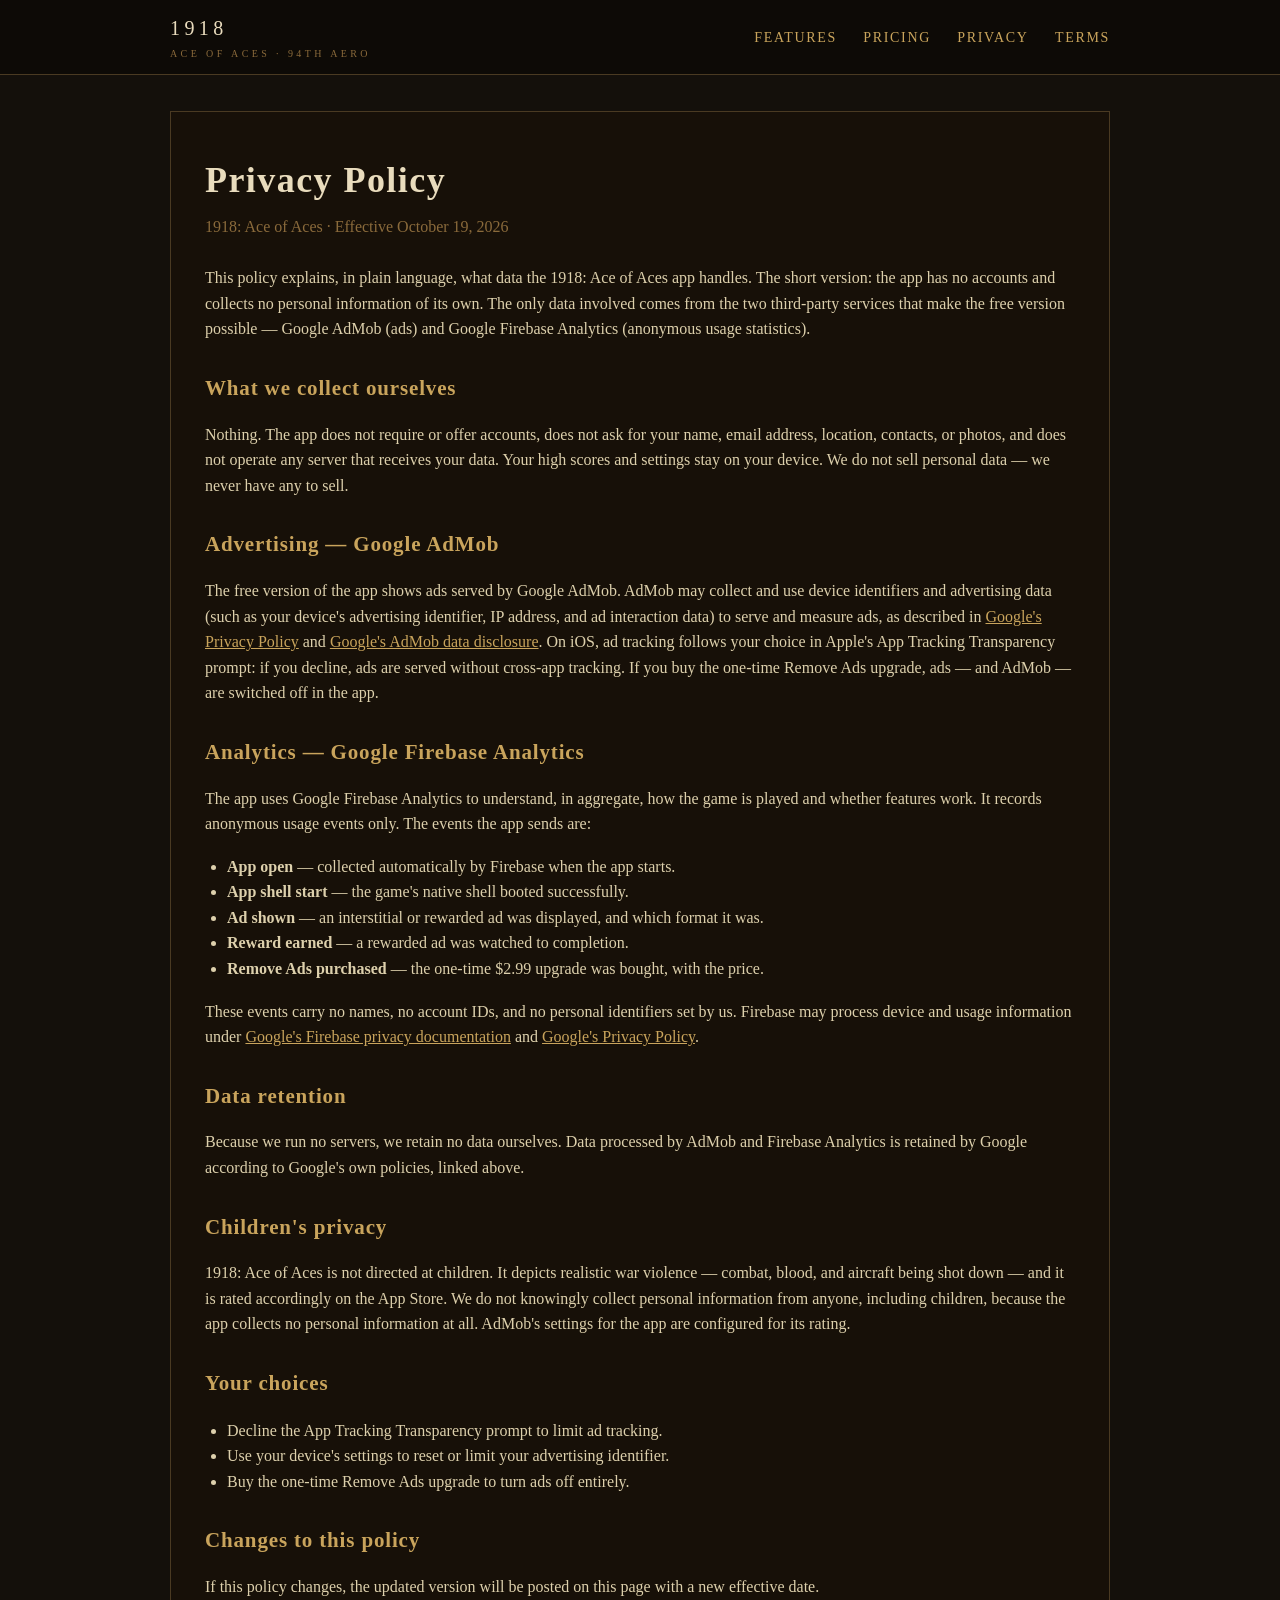
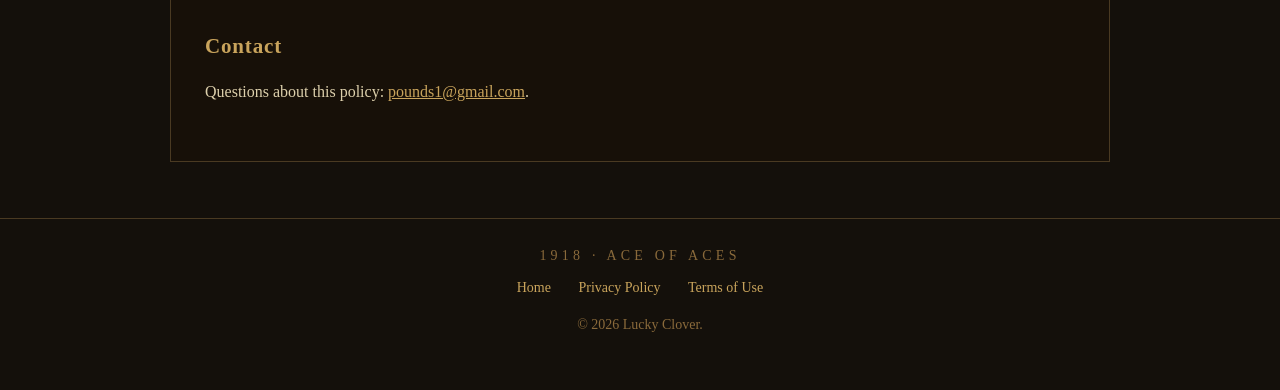
==== privacy.html @ 44a442b6 "1918 marketing site: landing, privacy, terms" ====
<!DOCTYPE html>
<html lang="en">
<head>
<meta charset="utf-8">
<meta name="viewport" content="width=device-width, initial-scale=1">
<title>Privacy Policy — 1918: Ace of Aces</title>
<meta name="description" content="Privacy Policy for 1918: Ace of Aces — what data the app's ads and analytics collect, and what we never collect.">
<link rel="stylesheet" href="style.css">
</head>
<body>

<header class="site-header">
  <div class="wrap">
    <a class="brand" href="index.html">1918<small>ACE OF ACES · 94TH AERO</small></a>
    <nav class="main">
      <a href="index.html#features">Features</a>
      <a href="index.html#pricing">Pricing</a>
      <a href="privacy.html">Privacy</a>
      <a href="terms.html">Terms</a>
    </nav>
  </div>
</header>

<main class="wrap">
  <article class="legal">
    <h1>Privacy Policy</h1>
    <p class="effective">1918: Ace of Aces · Effective October 19, 2026</p>

    <p>This policy explains, in plain language, what data the 1918: Ace of Aces
    app handles. The short version: the app has no accounts and collects no
    personal information of its own. The only data involved comes from the two
    third-party services that make the free version possible — Google AdMob
    (ads) and Google Firebase Analytics (anonymous usage statistics).</p>

    <h2>What we collect ourselves</h2>
    <p>Nothing. The app does not require or offer accounts, does not ask for
    your name, email address, location, contacts, or photos, and does not
    operate any server that receives your data. Your high scores and settings
    stay on your device. We do not sell personal data — we never have any
    to sell.</p>

    <h2>Advertising — Google AdMob</h2>
    <p>The free version of the app shows ads served by Google AdMob. AdMob may
    collect and use device identifiers and advertising data (such as your
    device's advertising identifier, IP address, and ad interaction data) to
    serve and measure ads, as described in
    <a href="https://policies.google.com/privacy">Google's Privacy Policy</a> and
    <a href="https://support.google.com/admob/answer/6128543">Google's AdMob data disclosure</a>.
    On iOS, ad tracking follows your choice in Apple's App Tracking
    Transparency prompt: if you decline, ads are served without cross-app
    tracking. If you buy the one-time Remove Ads upgrade, ads — and AdMob —
    are switched off in the app.</p>

    <h2>Analytics — Google Firebase Analytics</h2>
    <p>The app uses Google Firebase Analytics to understand, in aggregate, how
    the game is played and whether features work. It records anonymous usage
    events only. The events the app sends are:</p>
    <ul>
      <li><strong>App open</strong> — collected automatically by Firebase when the app starts.</li>
      <li><strong>App shell start</strong> — the game's native shell booted successfully.</li>
      <li><strong>Ad shown</strong> — an interstitial or rewarded ad was displayed, and which format it was.</li>
      <li><strong>Reward earned</strong> — a rewarded ad was watched to completion.</li>
      <li><strong>Remove Ads purchased</strong> — the one-time $2.99 upgrade was bought, with the price.</li>
    </ul>
    <p>These events carry no names, no account IDs, and no personal
    identifiers set by us. Firebase may process device and usage information
    under <a href="https://firebase.google.com/support/privacy">Google's Firebase privacy documentation</a>
    and <a href="https://policies.google.com/privacy">Google's Privacy Policy</a>.</p>

    <h2>Data retention</h2>
    <p>Because we run no servers, we retain no data ourselves. Data processed
    by AdMob and Firebase Analytics is retained by Google according to
    Google's own policies, linked above.</p>

    <h2>Children's privacy</h2>
    <p>1918: Ace of Aces is not directed at children. It depicts realistic war
    violence — combat, blood, and aircraft being shot down — and it is rated
    accordingly on the App Store. We do not knowingly collect personal
    information from anyone, including children, because the app collects no
    personal information at all. AdMob's settings for the app are configured
    for its rating.</p>

    <h2>Your choices</h2>
    <ul>
      <li>Decline the App Tracking Transparency prompt to limit ad tracking.</li>
      <li>Use your device's settings to reset or limit your advertising identifier.</li>
      <li>Buy the one-time Remove Ads upgrade to turn ads off entirely.</li>
    </ul>

    <h2>Changes to this policy</h2>
    <p>If this policy changes, the updated version will be posted on this page
    with a new effective date.</p>

    <h2>Contact</h2>
    <p>Questions about this policy: <a href="mailto:pounds1@gmail.com">pounds1@gmail.com</a>.</p>
  </article>
</main>

<footer class="site-footer">
  <div class="wrap">
    <div class="foot-brand">1918 · Ace of Aces</div>
    <a href="index.html">Home</a>
    <a href="privacy.html">Privacy Policy</a>
    <a href="terms.html">Terms of Use</a>
    <p>© 2026 Lucky Clover.</p>
  </div>
</footer>

</body>
</html>
---- style.css ----
/* 1918: Ace of Aces — marketing & legal site
   WWI sepia / aged-paper identity, squadron type, single stylesheet. */

:root {
  --ink: #221a10;
  --paper: #e9dcbd;
  --paper-dark: #d9c79c;
  --sepia: #8a6a3b;
  --rust: #9a3b1e;
  --bg: #14100b;
  --panel: #20180f;
  --line: #4a3a22;
  --gold: #c9a45c;
}

* { box-sizing: border-box; }

html { scroll-behavior: smooth; }

body {
  margin: 0;
  background: var(--bg);
  color: var(--paper);
  font-family: "Iowan Old Style", "Palatino Linotype", Palatino, Georgia, serif;
  line-height: 1.6;
  font-size: 17px;
}

a { color: var(--gold); }
a:hover { color: var(--paper); }

.wrap {
  max-width: 980px;
  margin: 0 auto;
  padding: 0 20px;
}

/* ---------- header ---------- */

.site-header {
  border-bottom: 1px solid var(--line);
  background: #0d0a06;
  position: sticky;
  top: 0;
  z-index: 10;
}

.site-header .wrap {
  display: flex;
  align-items: center;
  justify-content: space-between;
  padding-top: 12px;
  padding-bottom: 12px;
}

.brand {
  font-family: "Big Caslon", "Book Antiqua", Georgia, serif;
  letter-spacing: 0.22em;
  font-size: 20px;
  color: var(--paper);
  text-decoration: none;
}

.brand small {
  display: block;
  font-size: 10px;
  letter-spacing: 0.34em;
  color: var(--sepia);
  margin-top: 2px;
}

nav.main a {
  margin-left: 22px;
  text-decoration: none;
  font-size: 14px;
  letter-spacing: 0.12em;
  text-transform: uppercase;
}

/* ---------- hero ---------- */

.hero {
  text-align: center;
  padding: 48px 0 8px;
}

.hero-art {
  max-width: 560px;
  width: 100%;
  height: auto;
  border: 1px solid var(--line);
  box-shadow: 0 12px 48px rgba(0, 0, 0, 0.65);
}

.hero h1 {
  font-size: clamp(52px, 11vw, 104px);
  line-height: 0.95;
  margin: 28px 0 4px;
  letter-spacing: 0.06em;
  color: var(--paper);
}

.hero .sub {
  letter-spacing: 0.4em;
  font-size: clamp(13px, 2.6vw, 18px);
  color: var(--sepia);
  text-transform: uppercase;
  margin: 0 0 20px;
}

.hero .pitch {
  max-width: 680px;
  margin: 0 auto 26px;
  font-size: 19px;
}

/* ---------- buttons ---------- */

.btn {
  display: inline-block;
  background: var(--rust);
  color: #f5ead0;
  text-decoration: none;
  padding: 14px 30px;
  border: 1px solid #c0562f;
  letter-spacing: 0.14em;
  text-transform: uppercase;
  font-size: 15px;
}

.btn:hover { background: #b0481f; color: #fff; }

.btn.ghost {
  background: transparent;
  border-color: var(--sepia);
  color: var(--paper);
}

/* ---------- sections ---------- */

section.block { padding: 44px 0 8px; }

h2.sec {
  font-size: 30px;
  letter-spacing: 0.08em;
  margin: 0 0 6px;
  color: var(--paper);
}

.sec-rule {
  width: 72px;
  height: 2px;
  background: var(--rust);
  margin: 10px 0 22px;
}

.features {
  display: grid;
  grid-template-columns: repeat(auto-fit, minmax(260px, 1fr));
  gap: 18px;
}

.feature {
  background: var(--panel);
  border: 1px solid var(--line);
  padding: 20px 22px;
}

.feature h3 {
  margin: 0 0 8px;
  font-size: 19px;
  letter-spacing: 0.05em;
  color: var(--gold);
}

.feature p { margin: 0; font-size: 16px; color: #cfc09c; }

/* ---------- pricing / CTA ---------- */

.pricing {
  background: var(--panel);
  border: 1px solid var(--line);
  padding: 30px 28px;
  text-align: center;
  margin: 36px 0;
}

.pricing .price-line {
  font-size: 24px;
  margin: 0 0 8px;
}

.pricing p { margin: 6px 0; color: #cfc09c; }

.coming-soon {
  display: inline-block;
  margin-top: 14px;
  padding: 10px 22px;
  border: 1px dashed var(--sepia);
  letter-spacing: 0.18em;
  text-transform: uppercase;
  font-size: 14px;
  color: var(--paper);
}

/* ---------- legal pages ---------- */

.legal {
  background: #171008;
  border: 1px solid var(--line);
  padding: 40px 34px;
  margin: 36px 0;
}

.legal h1 {
  font-size: 36px;
  margin: 0 0 4px;
  letter-spacing: 0.04em;
}

.legal .effective { color: var(--sepia); margin: 0 0 26px; }

.legal h2 {
  font-size: 21px;
  margin: 30px 0 8px;
  color: var(--gold);
  letter-spacing: 0.04em;
}

.legal p, .legal li { font-size: 16px; color: #ddd0ac; }

.legal ul { padding-left: 22px; }

/* ---------- footer ---------- */

.site-footer {
  border-top: 1px solid var(--line);
  margin-top: 56px;
  padding: 26px 0 40px;
  text-align: center;
  color: var(--sepia);
  font-size: 14px;
}

.site-footer a { margin: 0 12px; text-decoration: none; }

.site-footer .foot-brand {
  letter-spacing: 0.3em;
  text-transform: uppercase;
  margin-bottom: 10px;
}

@media (max-width: 560px) {
  nav.main a { margin-left: 14px; font-size: 12px; }
  .legal { padding: 28px 20px; }
  .hero { padding-top: 30px; }
}
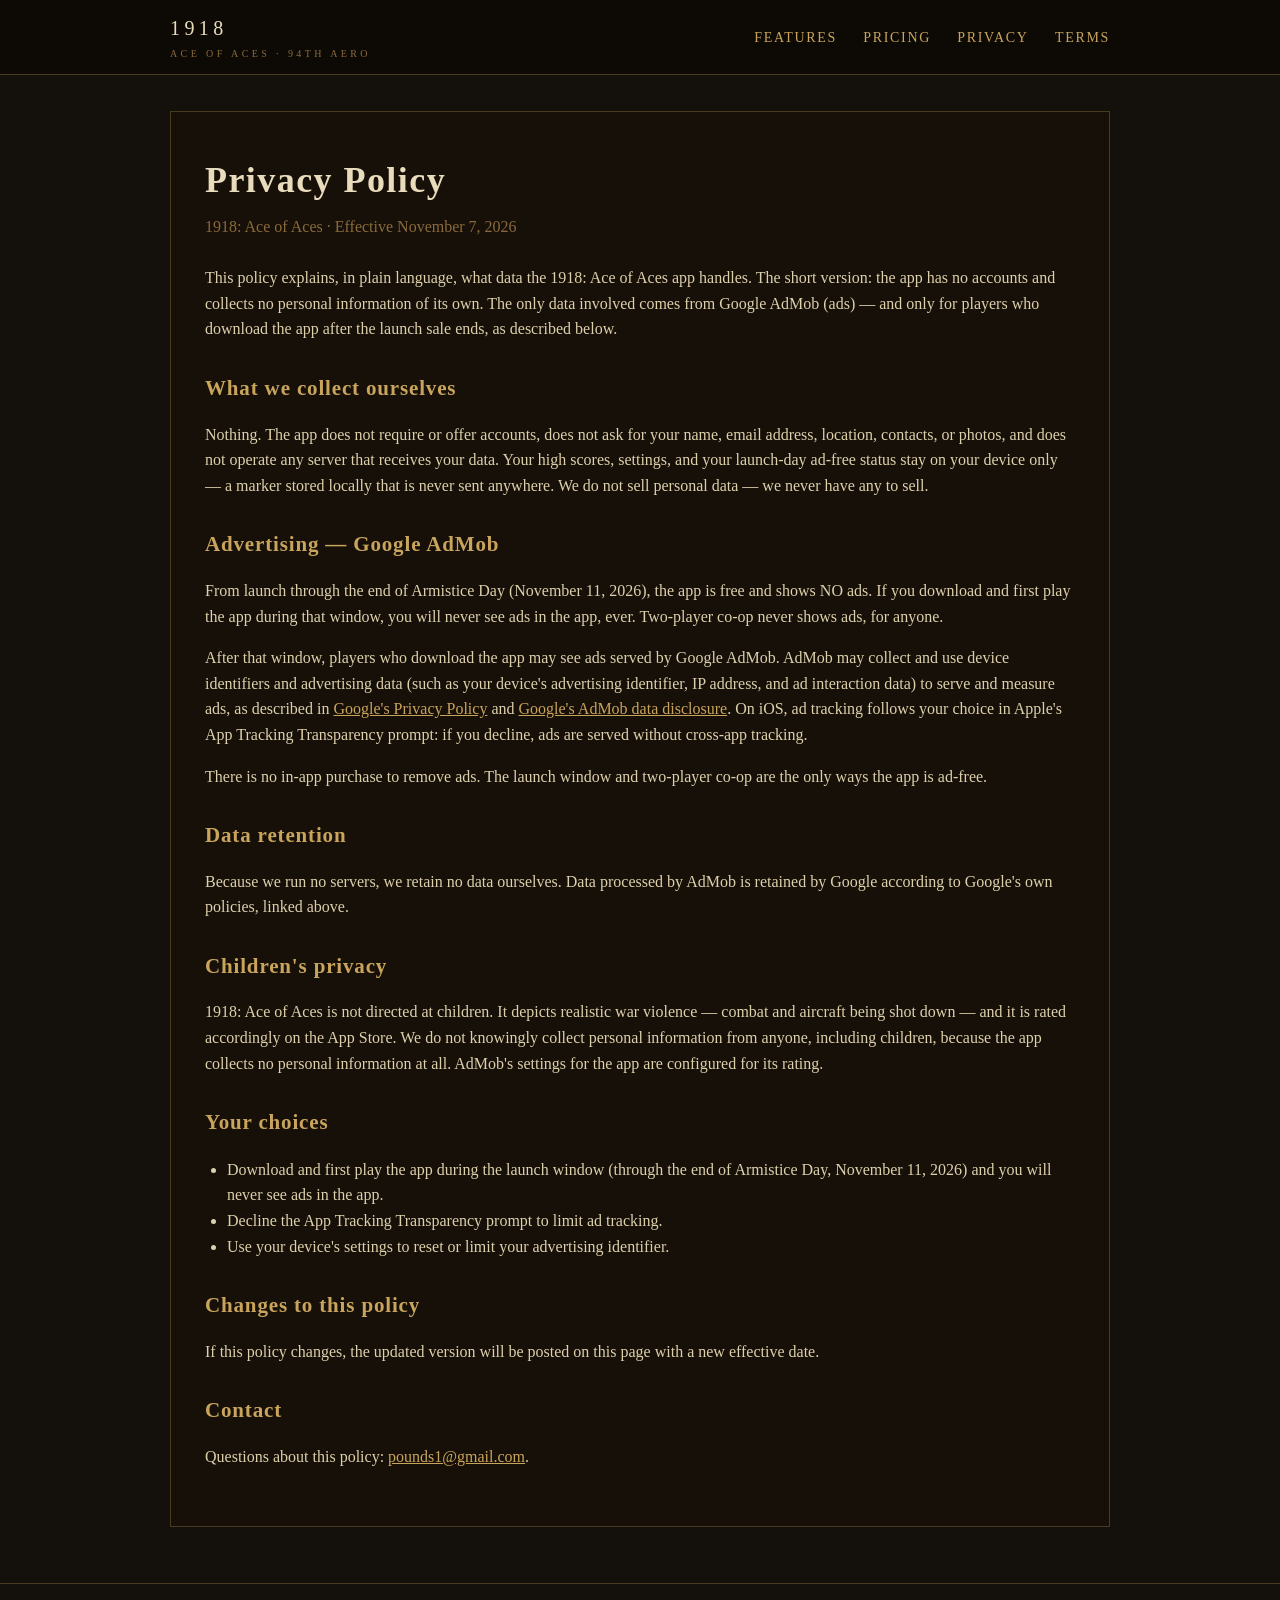
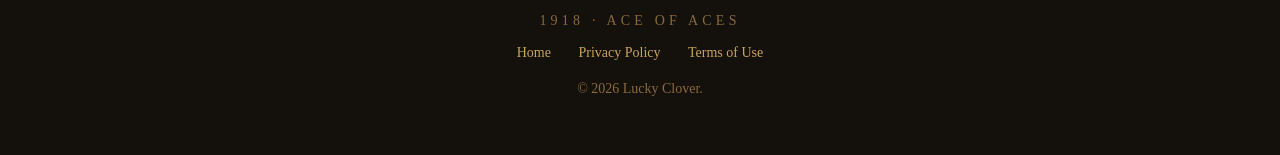
==== commit 059a023e: "Update Privacy + Terms for the Armistice Day free launch - Remove the cancelled $2.99 Remove Ads IAP" ====
--- a/privacy.html
+++ b/privacy.html
@@ -4,7 +4,7 @@
 <meta charset="utf-8">
 <meta name="viewport" content="width=device-width, initial-scale=1">
 <title>Privacy Policy — 1918: Ace of Aces</title>
-<meta name="description" content="Privacy Policy for 1918: Ace of Aces — what data the app's ads and analytics collect, and what we never collect.">
+<meta name="description" content="Privacy Policy for 1918: Ace of Aces — what data the app's ads collect, and what we never collect.">
 <link rel="stylesheet" href="style.css">
 </head>
 <body>
@@ -24,57 +24,47 @@
 <main class="wrap">
   <article class="legal">
     <h1>Privacy Policy</h1>
-    <p class="effective">1918: Ace of Aces · Effective October 19, 2026</p>
+    <p class="effective">1918: Ace of Aces · Effective November 7, 2026</p>
 
     <p>This policy explains, in plain language, what data the 1918: Ace of Aces
     app handles. The short version: the app has no accounts and collects no
-    personal information of its own. The only data involved comes from the two
-    third-party services that make the free version possible — Google AdMob
-    (ads) and Google Firebase Analytics (anonymous usage statistics).</p>
+    personal information of its own. The only data involved comes from Google
+    AdMob (ads) — and only for players who download the app after the launch
+    sale ends, as described below.</p>
 
     <h2>What we collect ourselves</h2>
     <p>Nothing. The app does not require or offer accounts, does not ask for
     your name, email address, location, contacts, or photos, and does not
-    operate any server that receives your data. Your high scores and settings
-    stay on your device. We do not sell personal data — we never have any
-    to sell.</p>
+    operate any server that receives your data. Your high scores, settings,
+    and your launch-day ad-free status stay on your device only — a marker
+    stored locally that is never sent anywhere. We do not sell personal data
+    — we never have any to sell.</p>
 
     <h2>Advertising — Google AdMob</h2>
-    <p>The free version of the app shows ads served by Google AdMob. AdMob may
-    collect and use device identifiers and advertising data (such as your
-    device's advertising identifier, IP address, and ad interaction data) to
-    serve and measure ads, as described in
+    <p>From launch through the end of Armistice Day (November 11, 2026), the
+    app is free and shows NO ads. If you download and first play the app
+    during that window, you will never see ads in the app, ever. Two-player
+    co-op never shows ads, for anyone.</p>
+    <p>After that window, players who download the app may see ads served by
+    Google AdMob. AdMob may collect and use device identifiers and advertising
+    data (such as your device's advertising identifier, IP address, and ad
+    interaction data) to serve and measure ads, as described in
     <a href="https://policies.google.com/privacy">Google's Privacy Policy</a> and
     <a href="https://support.google.com/admob/answer/6128543">Google's AdMob data disclosure</a>.
     On iOS, ad tracking follows your choice in Apple's App Tracking
     Transparency prompt: if you decline, ads are served without cross-app
-    tracking. If you buy the one-time Remove Ads upgrade, ads — and AdMob —
-    are switched off in the app.</p>
-
-    <h2>Analytics — Google Firebase Analytics</h2>
-    <p>The app uses Google Firebase Analytics to understand, in aggregate, how
-    the game is played and whether features work. It records anonymous usage
-    events only. The events the app sends are:</p>
-    <ul>
-      <li><strong>App open</strong> — collected automatically by Firebase when the app starts.</li>
-      <li><strong>App shell start</strong> — the game's native shell booted successfully.</li>
-      <li><strong>Ad shown</strong> — an interstitial or rewarded ad was displayed, and which format it was.</li>
-      <li><strong>Reward earned</strong> — a rewarded ad was watched to completion.</li>
-      <li><strong>Remove Ads purchased</strong> — the one-time $2.99 upgrade was bought, with the price.</li>
-    </ul>
-    <p>These events carry no names, no account IDs, and no personal
-    identifiers set by us. Firebase may process device and usage information
-    under <a href="https://firebase.google.com/support/privacy">Google's Firebase privacy documentation</a>
-    and <a href="https://policies.google.com/privacy">Google's Privacy Policy</a>.</p>
+    tracking.</p>
+    <p>There is no in-app purchase to remove ads. The launch window and
+    two-player co-op are the only ways the app is ad-free.</p>
 
     <h2>Data retention</h2>
     <p>Because we run no servers, we retain no data ourselves. Data processed
-    by AdMob and Firebase Analytics is retained by Google according to
-    Google's own policies, linked above.</p>
+    by AdMob is retained by Google according to Google's own policies, linked
+    above.</p>
 
     <h2>Children's privacy</h2>
     <p>1918: Ace of Aces is not directed at children. It depicts realistic war
-    violence — combat, blood, and aircraft being shot down — and it is rated
+    violence — combat and aircraft being shot down — and it is rated
     accordingly on the App Store. We do not knowingly collect personal
     information from anyone, including children, because the app collects no
     personal information at all. AdMob's settings for the app are configured
@@ -82,9 +72,9 @@
 
     <h2>Your choices</h2>
     <ul>
+      <li>Download and first play the app during the launch window (through the end of Armistice Day, November 11, 2026) and you will never see ads in the app.</li>
       <li>Decline the App Tracking Transparency prompt to limit ad tracking.</li>
       <li>Use your device's settings to reset or limit your advertising identifier.</li>
-      <li>Buy the one-time Remove Ads upgrade to turn ads off entirely.</li>
     </ul>
 
     <h2>Changes to this policy</h2>
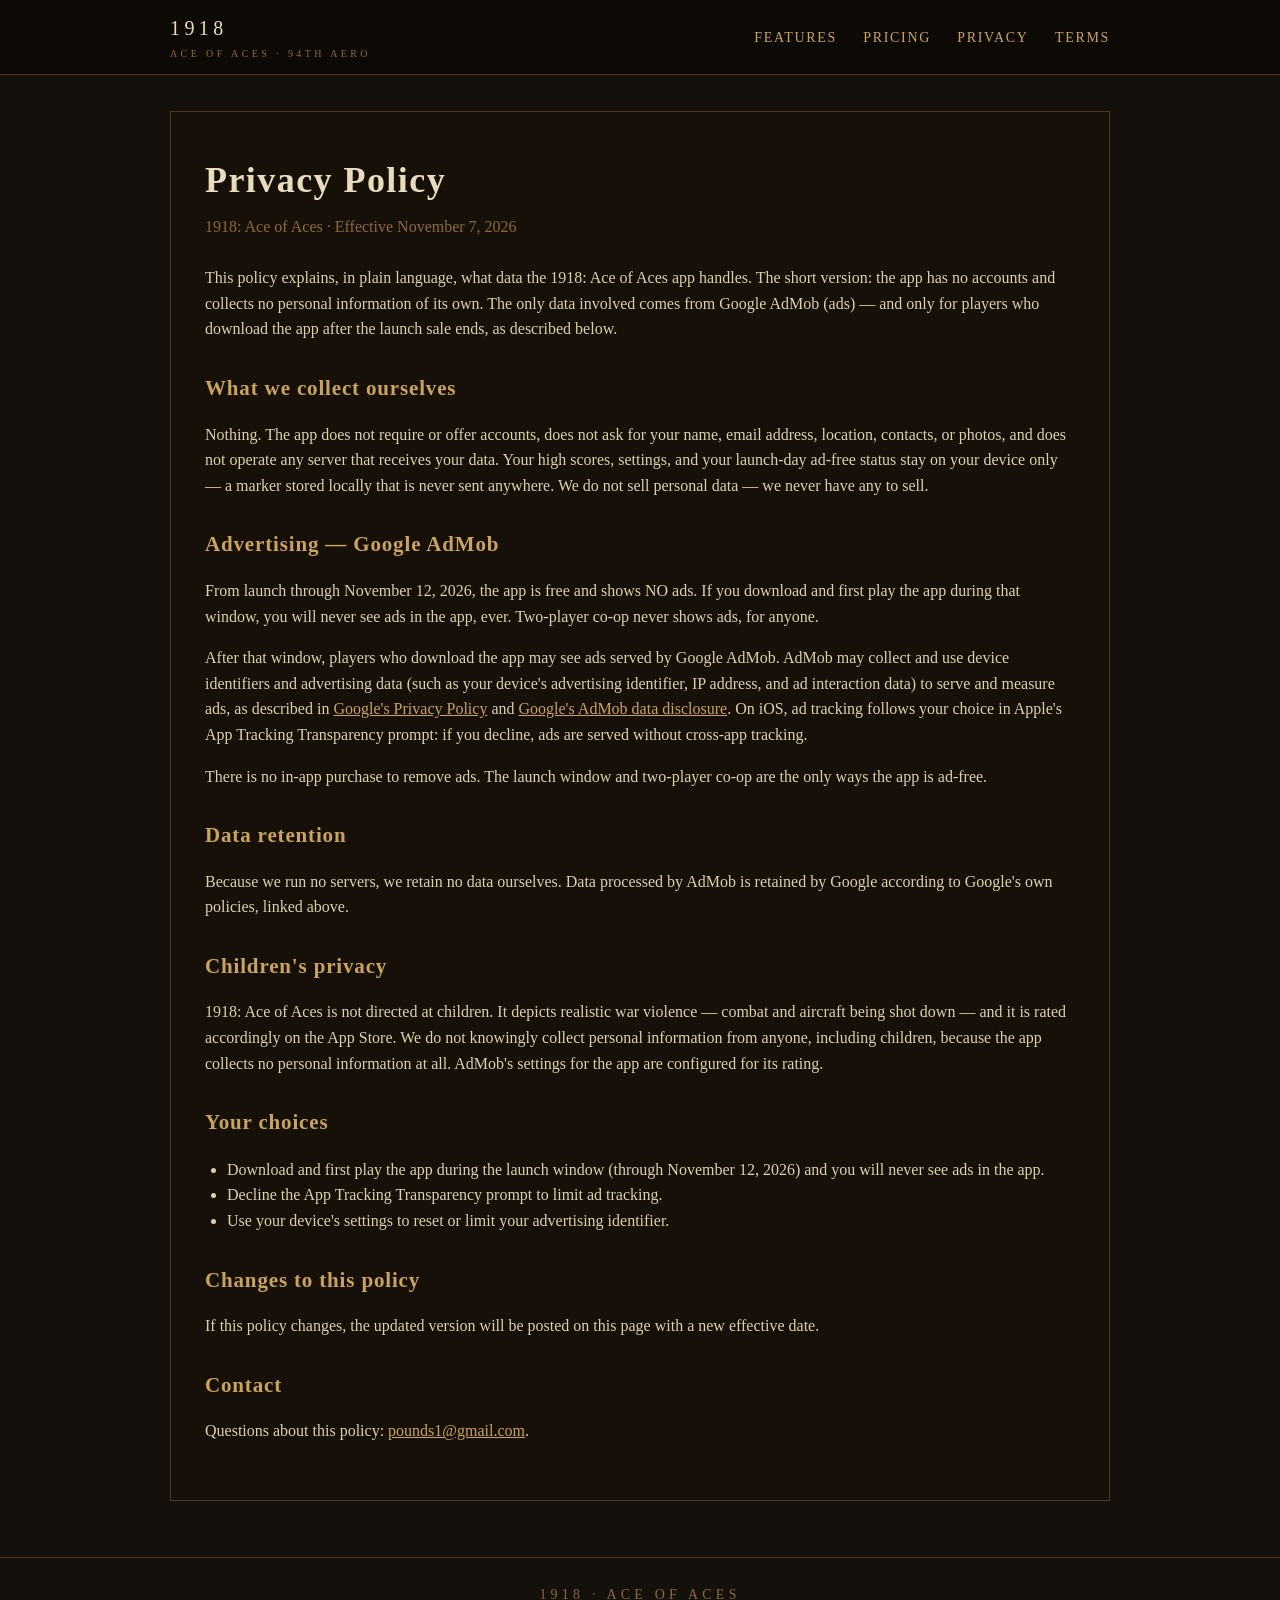
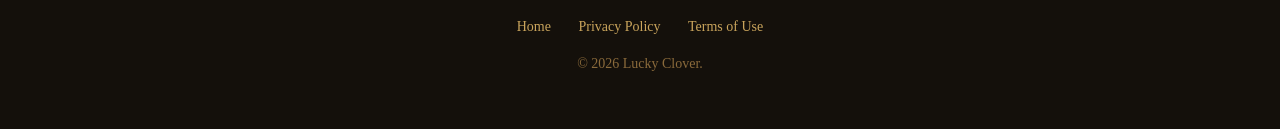
==== commit 0279de5e: "Free window now runs through November 12 - Launch offer: free, no ads from release through Nov 12, 2" ====
--- a/privacy.html
+++ b/privacy.html
@@ -41,7 +41,7 @@
     — we never have any to sell.</p>
 
     <h2>Advertising — Google AdMob</h2>
-    <p>From launch through the end of Armistice Day (November 11, 2026), the
+    <p>From launch through November 12, 2026, the
     app is free and shows NO ads. If you download and first play the app
     during that window, you will never see ads in the app, ever. Two-player
     co-op never shows ads, for anyone.</p>
@@ -72,7 +72,7 @@
 
     <h2>Your choices</h2>
     <ul>
-      <li>Download and first play the app during the launch window (through the end of Armistice Day, November 11, 2026) and you will never see ads in the app.</li>
+      <li>Download and first play the app during the launch window (through November 12, 2026) and you will never see ads in the app.</li>
       <li>Decline the App Tracking Transparency prompt to limit ad tracking.</li>
       <li>Use your device's settings to reset or limit your advertising identifier.</li>
     </ul>
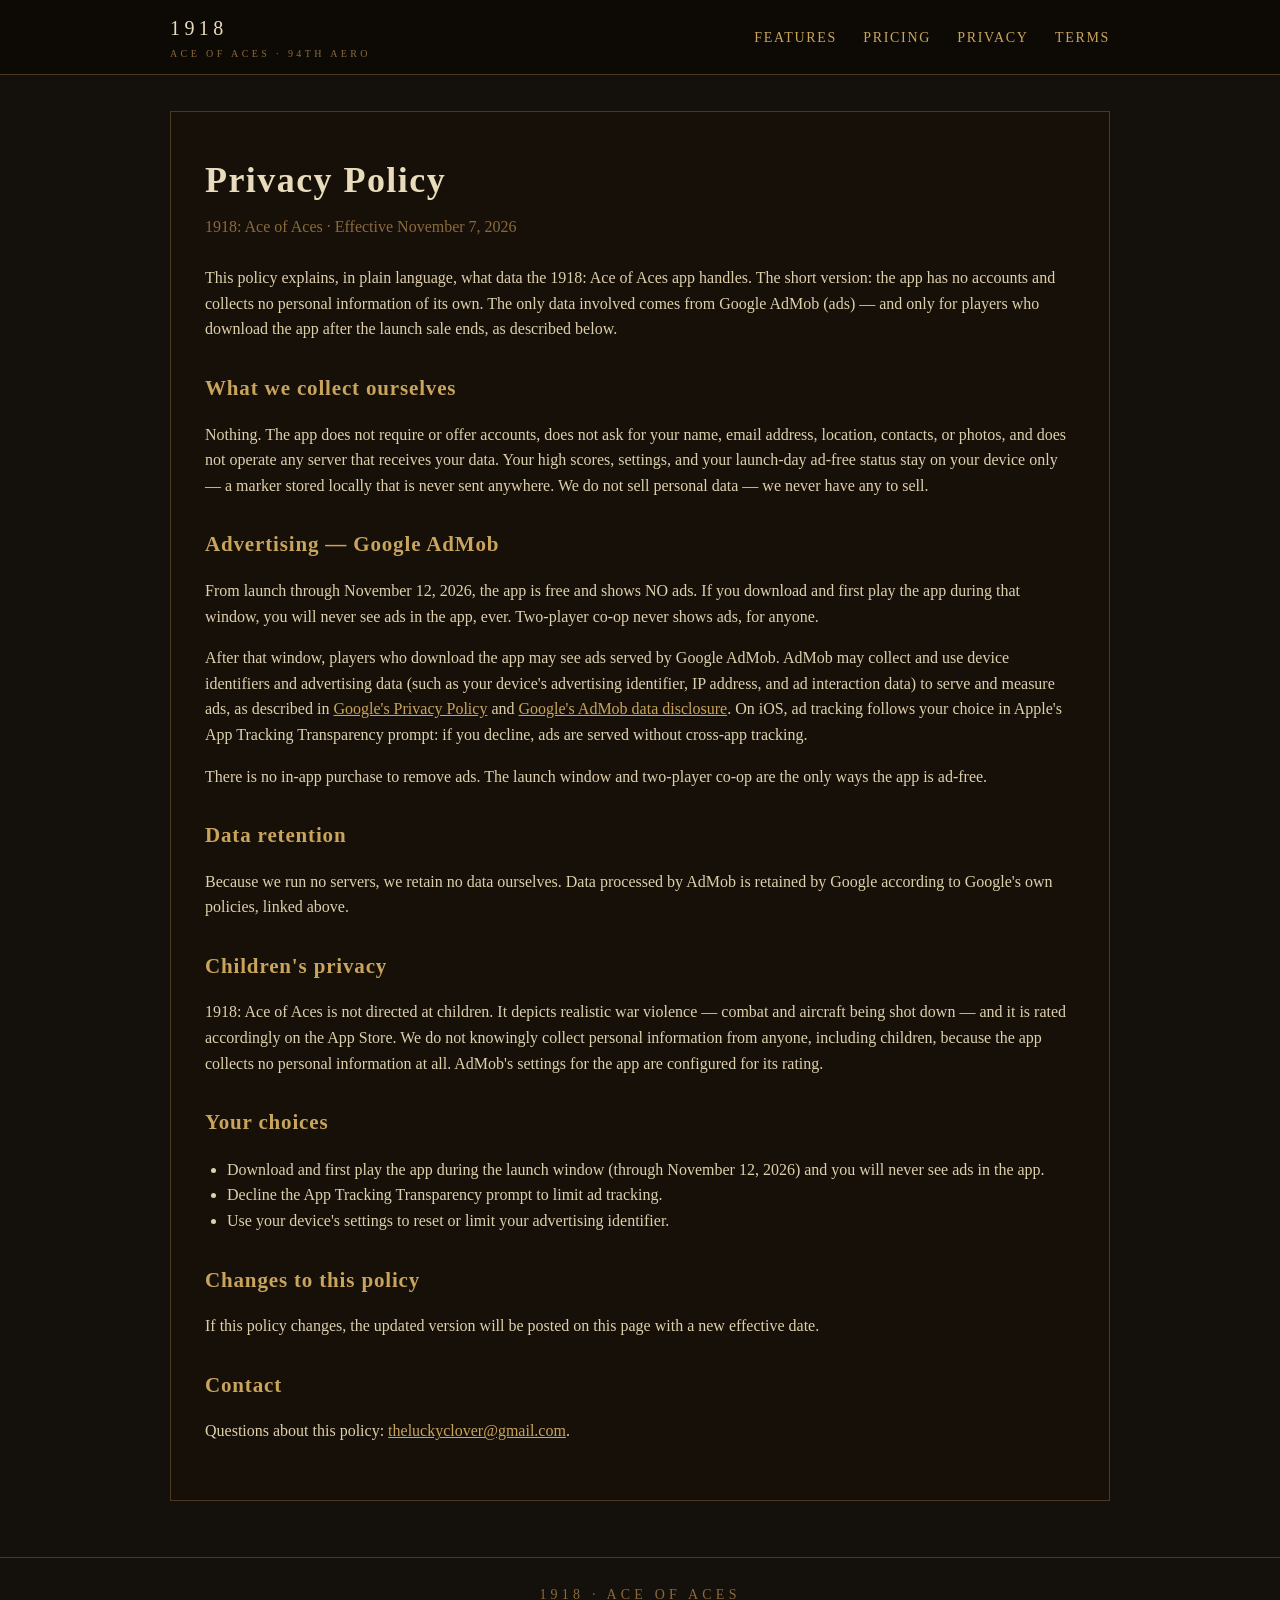
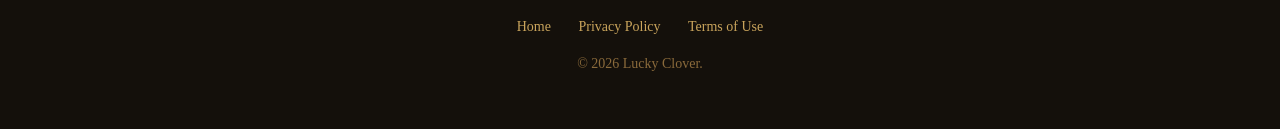
==== commit b83d88e5: "Public contact email: theluckyclover@gmail.com" ====
--- a/privacy.html
+++ b/privacy.html
@@ -82,7 +82,7 @@
     with a new effective date.</p>
 
     <h2>Contact</h2>
-    <p>Questions about this policy: <a href="mailto:pounds1@gmail.com">pounds1@gmail.com</a>.</p>
+    <p>Questions about this policy: <a href="mailto:theluckyclover@gmail.com">theluckyclover@gmail.com</a>.</p>
   </article>
 </main>
 
